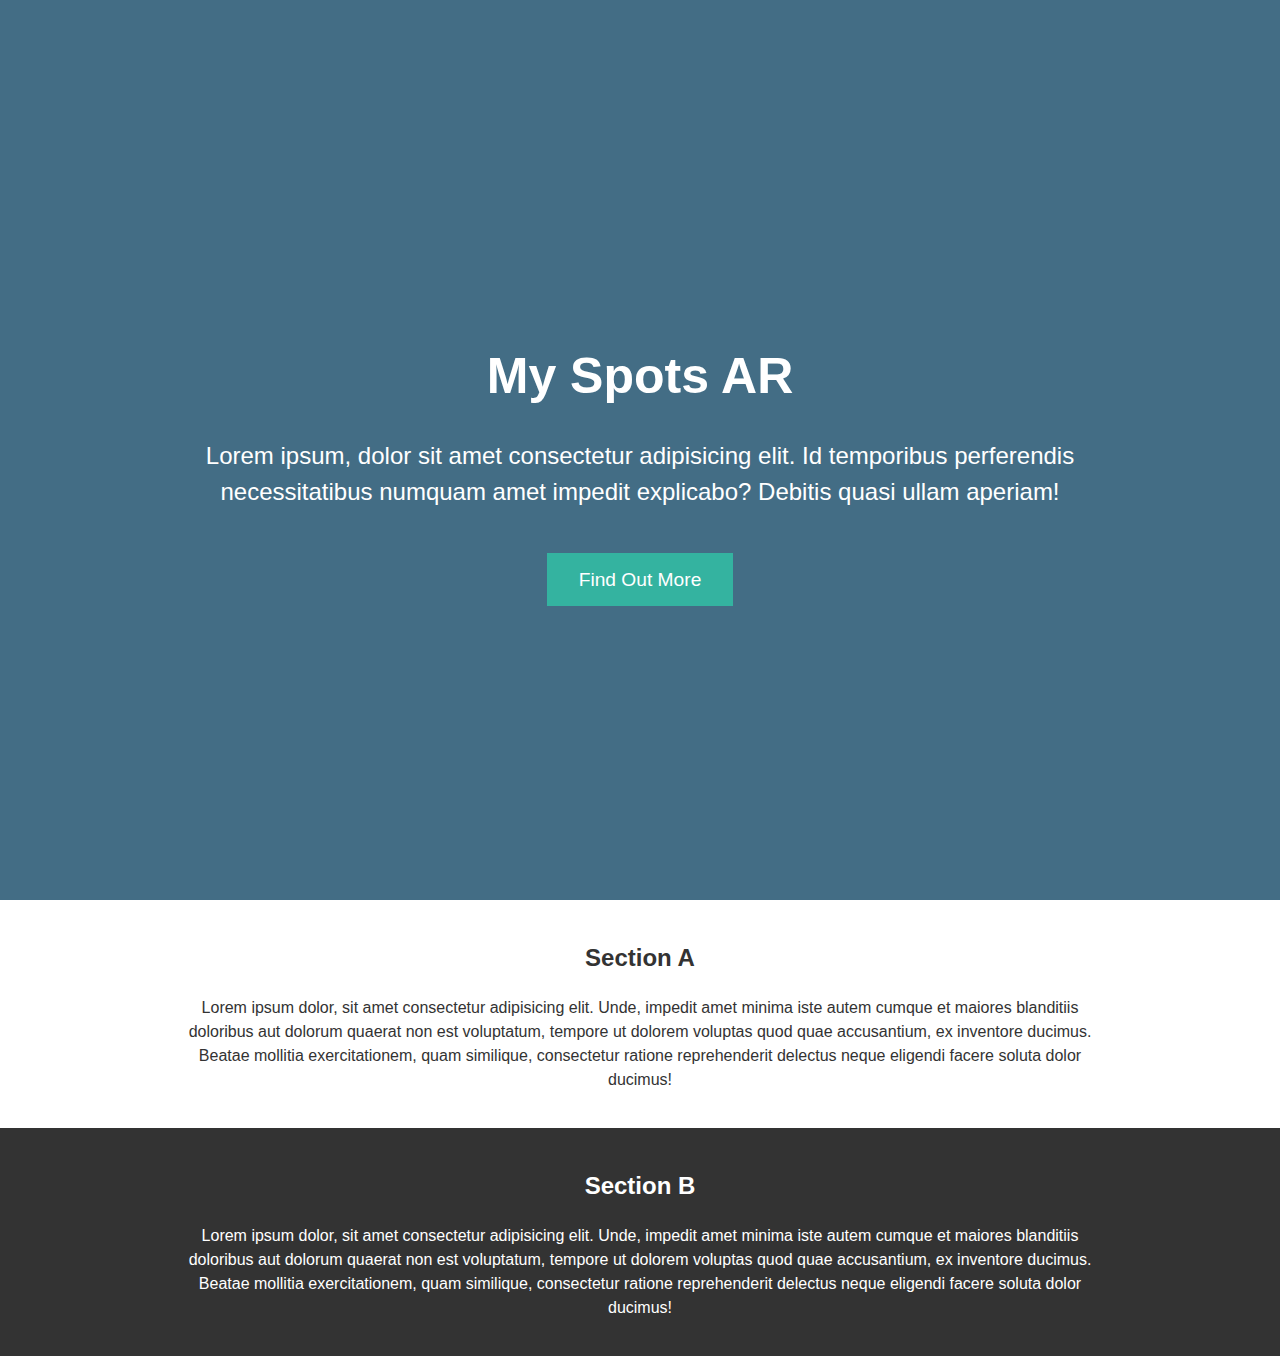
==== index.html @ adad3fa4 "stuff 2" ====
<!DOCTYPE html>
<html >
<head>
  <meta charset="UTF-8">
  <title>Fullscreen Video Background</title>



      <link rel="stylesheet" href="css/style.css">


</head>

<body>
  <header class="v-header container">
    <div class="fullscreen-video-wrap">
      <!-- https://www.videvo.net/video/typing-on-computer-white-bg/4475/ -->
      <!-- DO NOT USE THIS VIDEO, I JUST NEEDED A HOSTED VIDEO FOR THIS CODEPEN> USE THE ONE ABOVE -->
      <video src="img/myspotsvideo1.m4v" autoplay="" loop="">
      </video>
    </div>
    <div class="header-overlay"></div>
    <div class="header-content text-md-center">
      <h1>My Spots AR</h1>
      <p>Lorem ipsum, dolor sit amet consectetur adipisicing elit. Id temporibus perferendis necessitatibus numquam amet impedit explicabo? Debitis quasi ullam aperiam!</p>
      <a class="btn">Find Out More</a>
    </div>
  </header>

  <section class="section section-a">
    <div class="container">
      <h2>Section A</h2>
      <p>Lorem ipsum dolor, sit amet consectetur adipisicing elit. Unde, impedit amet minima iste autem cumque et maiores blanditiis doloribus aut dolorum quaerat non est voluptatum, tempore ut dolorem voluptas quod quae accusantium, ex inventore ducimus. Beatae mollitia exercitationem, quam similique, consectetur ratione reprehenderit delectus neque eligendi facere soluta dolor ducimus!</p>
    </div>
  </section>

  <section class="section section-b">
    <div class="container">
      <h2>Section B</h2>
      <p>Lorem ipsum dolor, sit amet consectetur adipisicing elit. Unde, impedit amet minima iste autem cumque et maiores blanditiis doloribus aut dolorum quaerat non est voluptatum, tempore ut dolorem voluptas quod quae accusantium, ex inventore ducimus. Beatae mollitia exercitationem, quam similique, consectetur ratione reprehenderit delectus neque eligendi facere soluta dolor ducimus!</p>
    </div>
  </section>


</body>
</html>
---- css/style.css ----
*{
  box-sizing: border-box;
}

body{
  margin:0;
  font-family: 'Segoe UI', Tahoma, Geneva, Verdana, sans-serif;
  font-size:1rem;
  font-weight:normal;
  line-height:1.5;
  color:#333;
  overflow-x:hidden;
}

.v-header{
  height:100vh;
  display:flex;
  align-items:center;
  color:#fff;
}

.container{
  max-width:960px;
  padding-left:1rem;
  padding-right:1rem;
  margin:auto;
  text-align:center;
}

.fullscreen-video-wrap{
  position:absolute;
  top:0;
  left:0;
  width:100%;
  height:100vh;
  overflow:hidden;
}

.fullscreen-video-wrap video{
  min-height:100%;
  min-width:100%;
}

.header-overlay{
  height:100vh;
  position: absolute;
  top:0;
  left:0;
  width:100vw;
  z-index:1;
  background:#225470;
  opacity:0.85;
}

.header-content{
  z-index:2;
}

.header-content h1{
  font-size:50px;
  margin-bottom:0;
}

.header-content p{
  font-size:1.5rem;
  display:block;
  padding-bottom:2rem;
}

.btn{
  background: #34b3a0;
  color:#fff;
  font-size:1.2rem;
  padding: 1rem 2rem;
  text-decoration: none;
}

.section{
  padding:20px 0;
}

.section-b{
  background:#333;
  color:#fff;
}

@media(max-width:960px){
  .container{
    padding-right:3rem;
    padding-left:3rem;
  }
}
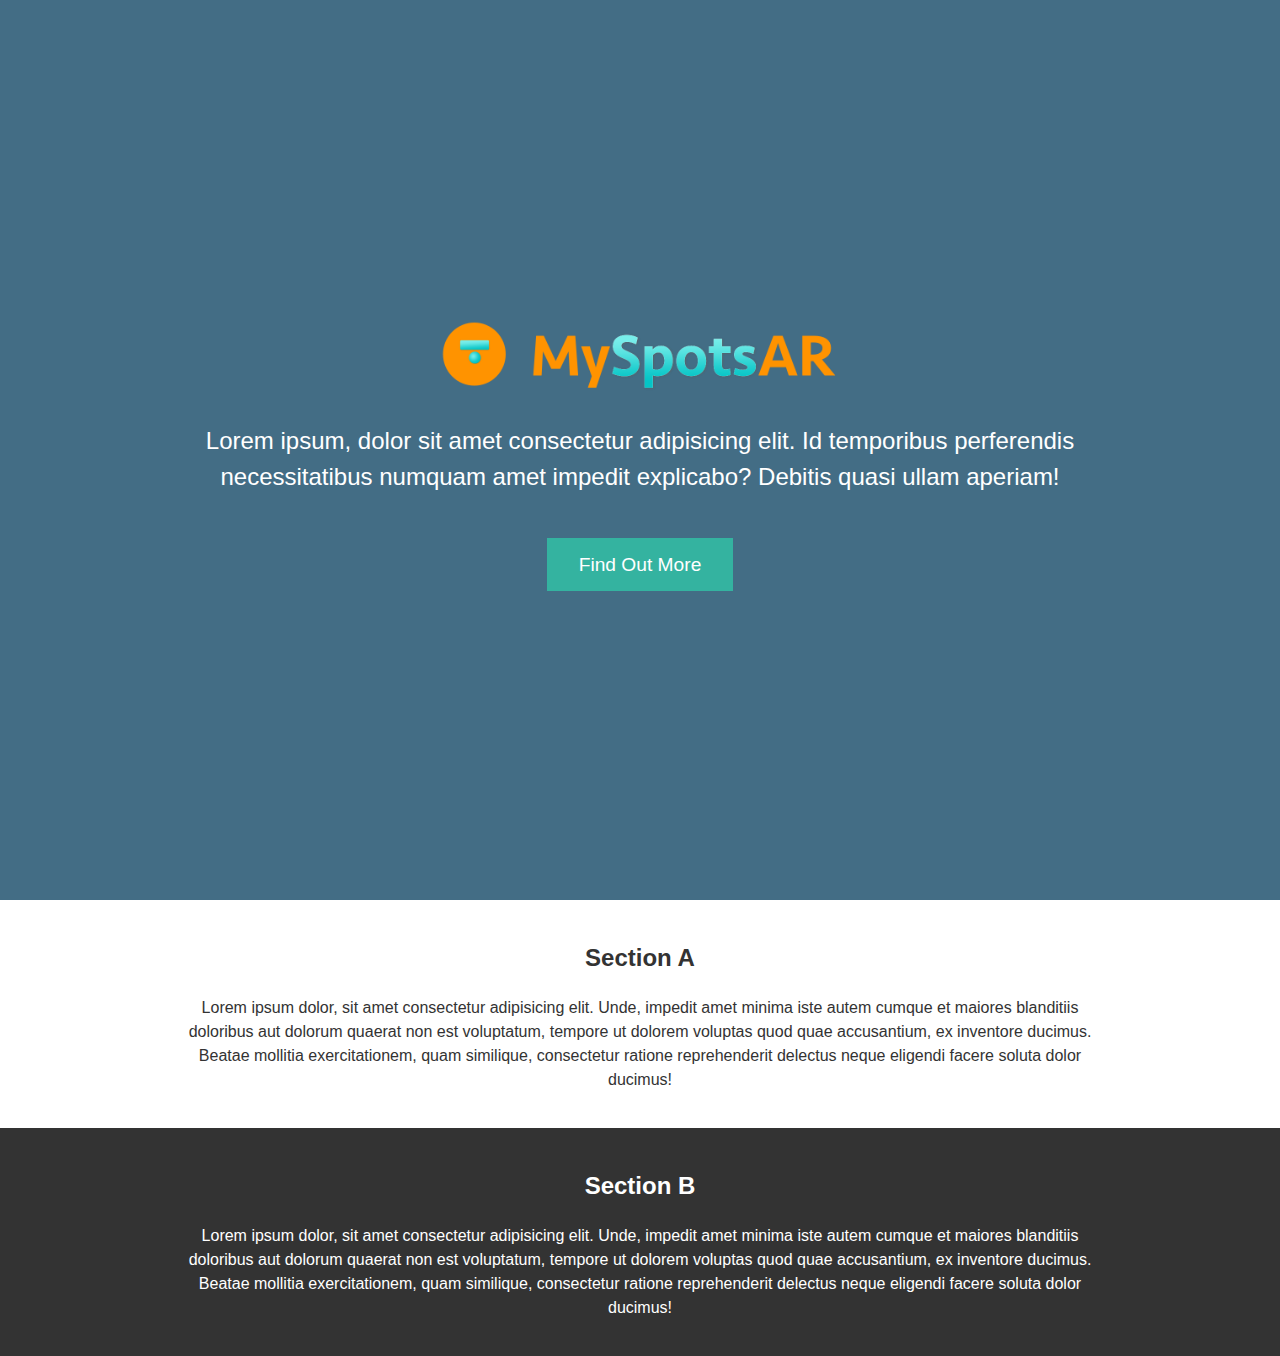
==== commit 96c78225: "another commit" ====
--- a/index.html
+++ b/index.html
@@ -2,12 +2,30 @@
 <html >
 <head>
   <meta charset="UTF-8">
-  <title>Fullscreen Video Background</title>
+  <meta http-equiv="X-UA-Compatible" content="IE=edge">
+  <meta name="viewport" content="width=device-width, initial-scale=1">
+  <meta name="description" content="Get the iPhone app My Spots AR and mark and send your place in AR!">
+  <meta name="keywords" content="iPhone, app, AR, augmented reality, location, navigation">
+  <meta name="author" content="Bruce Fraser">
+  <link rel="shortcut icon" type="image/png" sizes="16x16" href="img/myspots-16.png"/>
+  <link rel="shortcut icon" type="image/png" sizes="32x32 128x128" href="img/myspots-128.png"/>
+  <link rel="shortcut icon" type="image/png" sizes="256x256" href="img/myspots-256.png"/>
+  <link rel="apple-touch-icon" sizes="57x57" href="img/myspots-128.png') }}">
+  <link rel="apple-touch-icon" sizes="72x72" href="img/myspots-128.png">
+  <link rel="apple-touch-icon" sizes="114x114" href="img/myspots-128.png">
+  <link rel="apple-touch-icon" sizes="120x120 152x152 180x180" href="img/myspots-256.png"/>
 
+  <meta name="og:image" content="/img/myspots-256.png">
+  <meta name="og:image:width" content="256">
+  <meta name="og:image:height" content="256">
+  <meta name="og:type" content="product">
+  <meta name="og:url" content="https://myspotsar.com">
+  <meta name="og:title" content="My Spots AR">
+  <meta name="og:description" content="Mark and share your place in Augmented Reality on iPhone!">
+  <meta name="og:site_name" content="My Spots Ar">
 
-
-      <link rel="stylesheet" href="css/style.css">
-
+  <title>My Spots AR</title>
+  <link rel="stylesheet" href="css/style.css">
 
 </head>
 
@@ -21,7 +39,10 @@
     </div>
     <div class="header-overlay"></div>
     <div class="header-content text-md-center">
-      <h1>My Spots AR</h1>
+      <!-- <h1>My Spots AR</h1> -->
+      <div class="img-div">
+        <img src="img/myspots-logo-name-transparent.png" alt="brand my spots ar">
+      </div>
       <p>Lorem ipsum, dolor sit amet consectetur adipisicing elit. Id temporibus perferendis necessitatibus numquam amet impedit explicabo? Debitis quasi ullam aperiam!</p>
       <a class="btn">Find Out More</a>
     </div>
--- a/css/style.css
+++ b/css/style.css
@@ -84,9 +84,14 @@
   color:#fff;
 }
 
+.img-div img {
+  width: 400px;
+  max-width: 80vw;
+}
+
 @media(max-width:960px){
   .container{
     padding-right:3rem;
     padding-left:3rem;
   }
-}+}
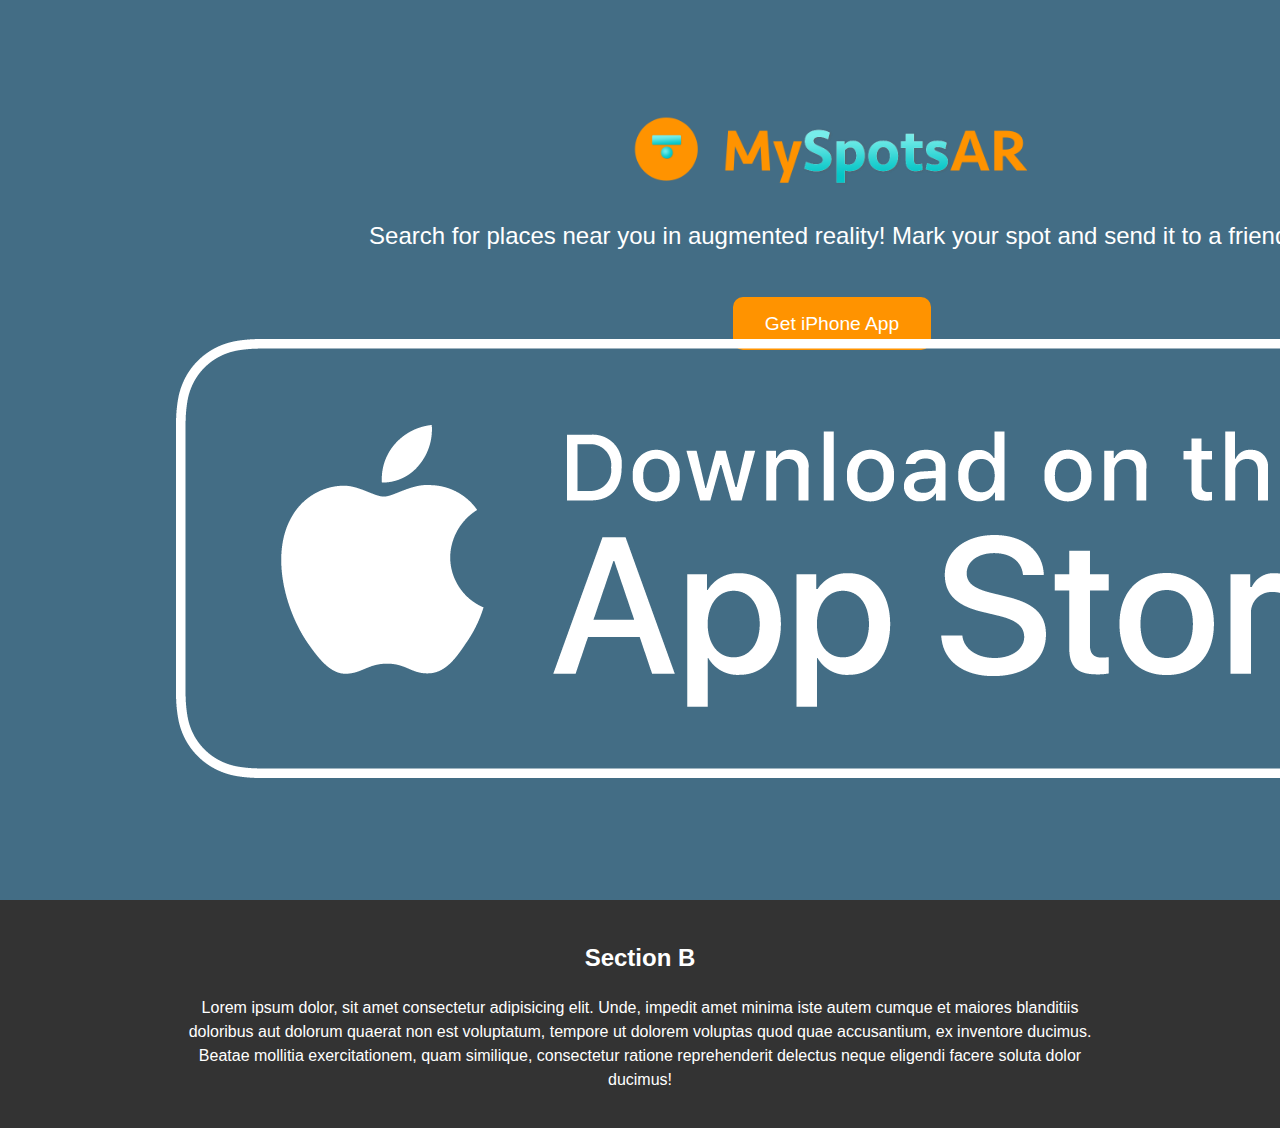
==== commit afc829dc: "working on privacy and terms" ====
--- a/index.html
+++ b/index.html
@@ -32,10 +32,7 @@
 <body>
   <header class="v-header container">
     <div class="fullscreen-video-wrap">
-      <!-- https://www.videvo.net/video/typing-on-computer-white-bg/4475/ -->
-      <!-- DO NOT USE THIS VIDEO, I JUST NEEDED A HOSTED VIDEO FOR THIS CODEPEN> USE THE ONE ABOVE -->
-      <video src="img/myspotsvideo1.m4v" autoplay="" loop="">
-      </video>
+      <video src="img/myspotsvideo1.m4v" autoplay="" loop=""></video>
     </div>
     <div class="header-overlay"></div>
     <div class="header-content text-md-center">
@@ -43,25 +40,17 @@
       <div class="img-div">
         <img src="img/myspots-logo-name-transparent.png" alt="brand my spots ar">
       </div>
-      <p>Lorem ipsum, dolor sit amet consectetur adipisicing elit. Id temporibus perferendis necessitatibus numquam amet impedit explicabo? Debitis quasi ullam aperiam!</p>
-      <a class="btn">Find Out More</a>
+      <p>Search for places near you in augmented reality!  Mark your spot and send it to a friend!</p>
+      <a href="https://itunes.apple.com/us/app/apple-store/id1454687389?mt=8" class="btn">Get iPhone App</a>
+      <a href="https://itunes.apple.com/us/app/apple-store/id1454687389?mt=8"><img src="img/appstore-badge.png" alt="apple app store" class="store-badge"></a>
     </div>
   </header>
 
-  <section class="section section-a">
-    <div class="container">
-      <h2>Section A</h2>
-      <p>Lorem ipsum dolor, sit amet consectetur adipisicing elit. Unde, impedit amet minima iste autem cumque et maiores blanditiis doloribus aut dolorum quaerat non est voluptatum, tempore ut dolorem voluptas quod quae accusantium, ex inventore ducimus. Beatae mollitia exercitationem, quam similique, consectetur ratione reprehenderit delectus neque eligendi facere soluta dolor ducimus!</p>
-    </div>
-  </section>
-
-  <section class="section section-b">
+  <footer class="section section-b">
     <div class="container">
       <h2>Section B</h2>
       <p>Lorem ipsum dolor, sit amet consectetur adipisicing elit. Unde, impedit amet minima iste autem cumque et maiores blanditiis doloribus aut dolorum quaerat non est voluptatum, tempore ut dolorem voluptas quod quae accusantium, ex inventore ducimus. Beatae mollitia exercitationem, quam similique, consectetur ratione reprehenderit delectus neque eligendi facere soluta dolor ducimus!</p>
     </div>
-  </section>
-
-
+  </footer>
 </body>
 </html>
--- a/css/style.css
+++ b/css/style.css
@@ -68,11 +68,12 @@
 }
 
 .btn{
-  background: #34b3a0;
+  background: #FF9300;
   color:#fff;
   font-size:1.2rem;
   padding: 1rem 2rem;
   text-decoration: none;
+  border-radius: 10px;
 }
 
 .section{
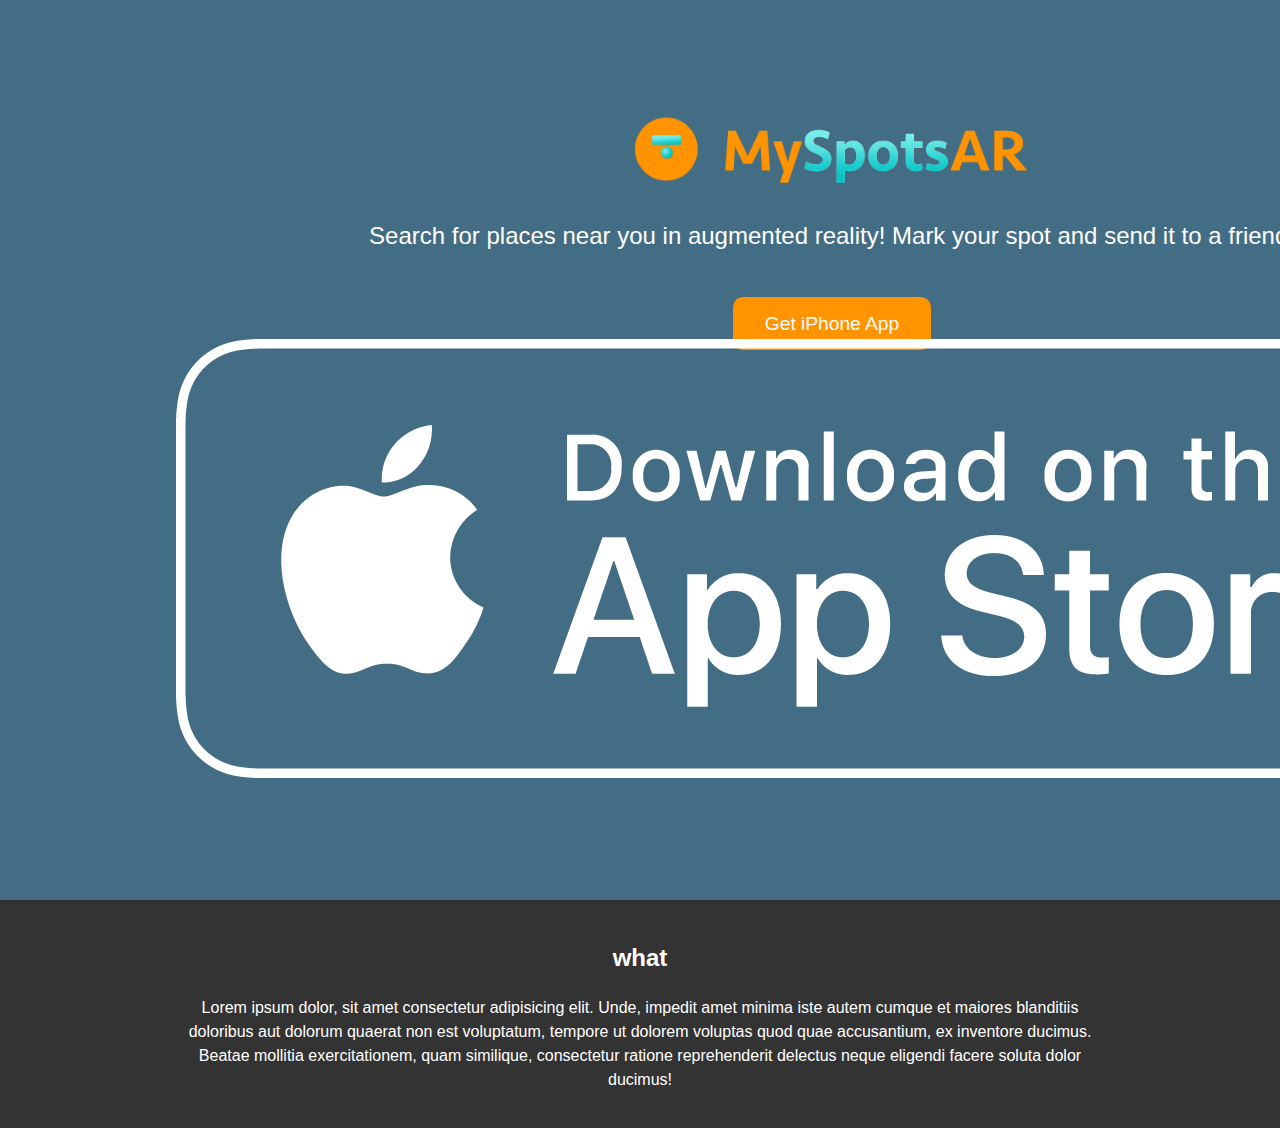
==== commit 93b5dc95: "what?" ====
--- a/index.html
+++ b/index.html
@@ -48,7 +48,7 @@
 
   <footer class="section section-b">
     <div class="container">
-      <h2>Section B</h2>
+      <h2>what</h2>
       <p>Lorem ipsum dolor, sit amet consectetur adipisicing elit. Unde, impedit amet minima iste autem cumque et maiores blanditiis doloribus aut dolorum quaerat non est voluptatum, tempore ut dolorem voluptas quod quae accusantium, ex inventore ducimus. Beatae mollitia exercitationem, quam similique, consectetur ratione reprehenderit delectus neque eligendi facere soluta dolor ducimus!</p>
     </div>
   </footer>
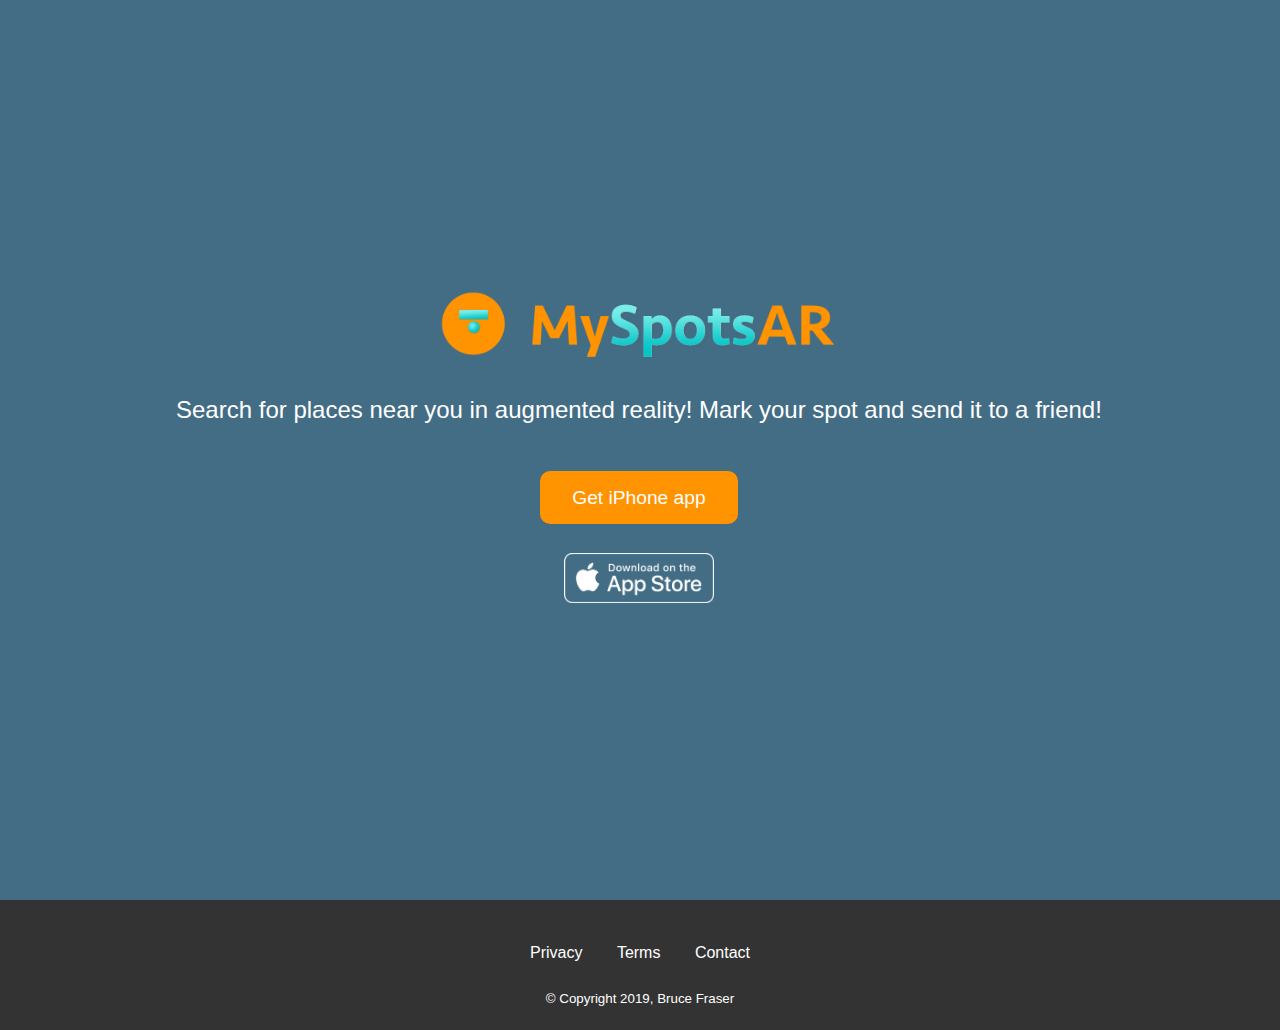
==== commit b1226b40: "commit ..." ====
--- a/index.html
+++ b/index.html
@@ -15,7 +15,7 @@
   <link rel="apple-touch-icon" sizes="114x114" href="img/myspots-128.png">
   <link rel="apple-touch-icon" sizes="120x120 152x152 180x180" href="img/myspots-256.png"/>
 
-  <meta name="og:image" content="/img/myspots-256.png">
+  <meta name="og:image" content="img/myspots-256.png">
   <meta name="og:image:width" content="256">
   <meta name="og:image:height" content="256">
   <meta name="og:type" content="product">
@@ -26,13 +26,17 @@
 
   <title>My Spots AR</title>
   <link rel="stylesheet" href="css/style.css">
-
 </head>
 
 <body>
   <header class="v-header container">
     <div class="fullscreen-video-wrap">
-      <video src="img/myspotsvideo1.m4v" autoplay="" loop=""></video>
+      <video autoplay loop id="video1">
+        <source src="img/myspotvideo2.m4v">
+      </video>
+      <video autoplay loop id="video2">
+        <source src="img/myspotsvideo1.m4v">
+      </video>
     </div>
     <div class="header-overlay"></div>
     <div class="header-content text-md-center">
@@ -41,15 +45,23 @@
         <img src="img/myspots-logo-name-transparent.png" alt="brand my spots ar">
       </div>
       <p>Search for places near you in augmented reality!  Mark your spot and send it to a friend!</p>
-      <a href="https://itunes.apple.com/us/app/apple-store/id1454687389?mt=8" class="btn">Get iPhone App</a>
-      <a href="https://itunes.apple.com/us/app/apple-store/id1454687389?mt=8"><img src="img/appstore-badge.png" alt="apple app store" class="store-badge"></a>
+      <a href="https://itunes.apple.com/us/app/apple-store/id1454687389?mt=8" class="btn">Get iPhone app</a>
+      <div>
+        <a href="https://itunes.apple.com/us/app/apple-store/id1454687389?mt=8"><img src="img/appstore-badge.png" alt="apple app store" class="store-badge"></a>
+      </div>
     </div>
   </header>
 
   <footer class="section section-b">
     <div class="container">
-      <h2>what</h2>
-      <p>Lorem ipsum dolor, sit amet consectetur adipisicing elit. Unde, impedit amet minima iste autem cumque et maiores blanditiis doloribus aut dolorum quaerat non est voluptatum, tempore ut dolorem voluptas quod quae accusantium, ex inventore ducimus. Beatae mollitia exercitationem, quam similique, consectetur ratione reprehenderit delectus neque eligendi facere soluta dolor ducimus!</p>
+      <ul>
+        <li><a href="privacy/index.html">Privacy</a></li>
+        <li><a href="#">Terms</a></li>
+        <li><a href="mailto:myspotsar@gmail.com">Contact</a></li>
+      </ul>
+      <div>
+        <small>&copy; Copyright 2019, Bruce Fraser</small>
+      </div>
     </div>
   </footer>
 </body>
--- a/css/style.css
+++ b/css/style.css
@@ -90,9 +90,56 @@
   max-width: 80vw;
 }
 
+img.store-badge {
+  width: 150px;
+  margin: 40px auto 0px;
+}
+
+footer ul {
+  list-style-type: none;
+  padding: 0;
+}
+
+footer li {
+  display: inline-block;
+  padding: 5px 15px;
+}
+
+footer a {
+  text-decoration: none;
+  color: white;
+}
+
+header.privacy {
+  background: #333;
+  padding: 30px 0;
+}
+
+header.privacy img {
+  display: block;
+  margin: auto;
+  width: 400px;
+  max-width: 80%;
+}
+
+section.privacy {
+  background: #eee;
+  padding: 30px;
+  min-height: 70vh;
+}
+
+div.container-privacy {
+  max-width: 900px;
+  margin: auto;
+}
+
+video#video2 { display: none; }
+
 @media(max-width:960px){
   .container{
     padding-right:3rem;
     padding-left:3rem;
   }
+  video#video1 { display: none; }
+  video#video2 { display: block; }
 }
